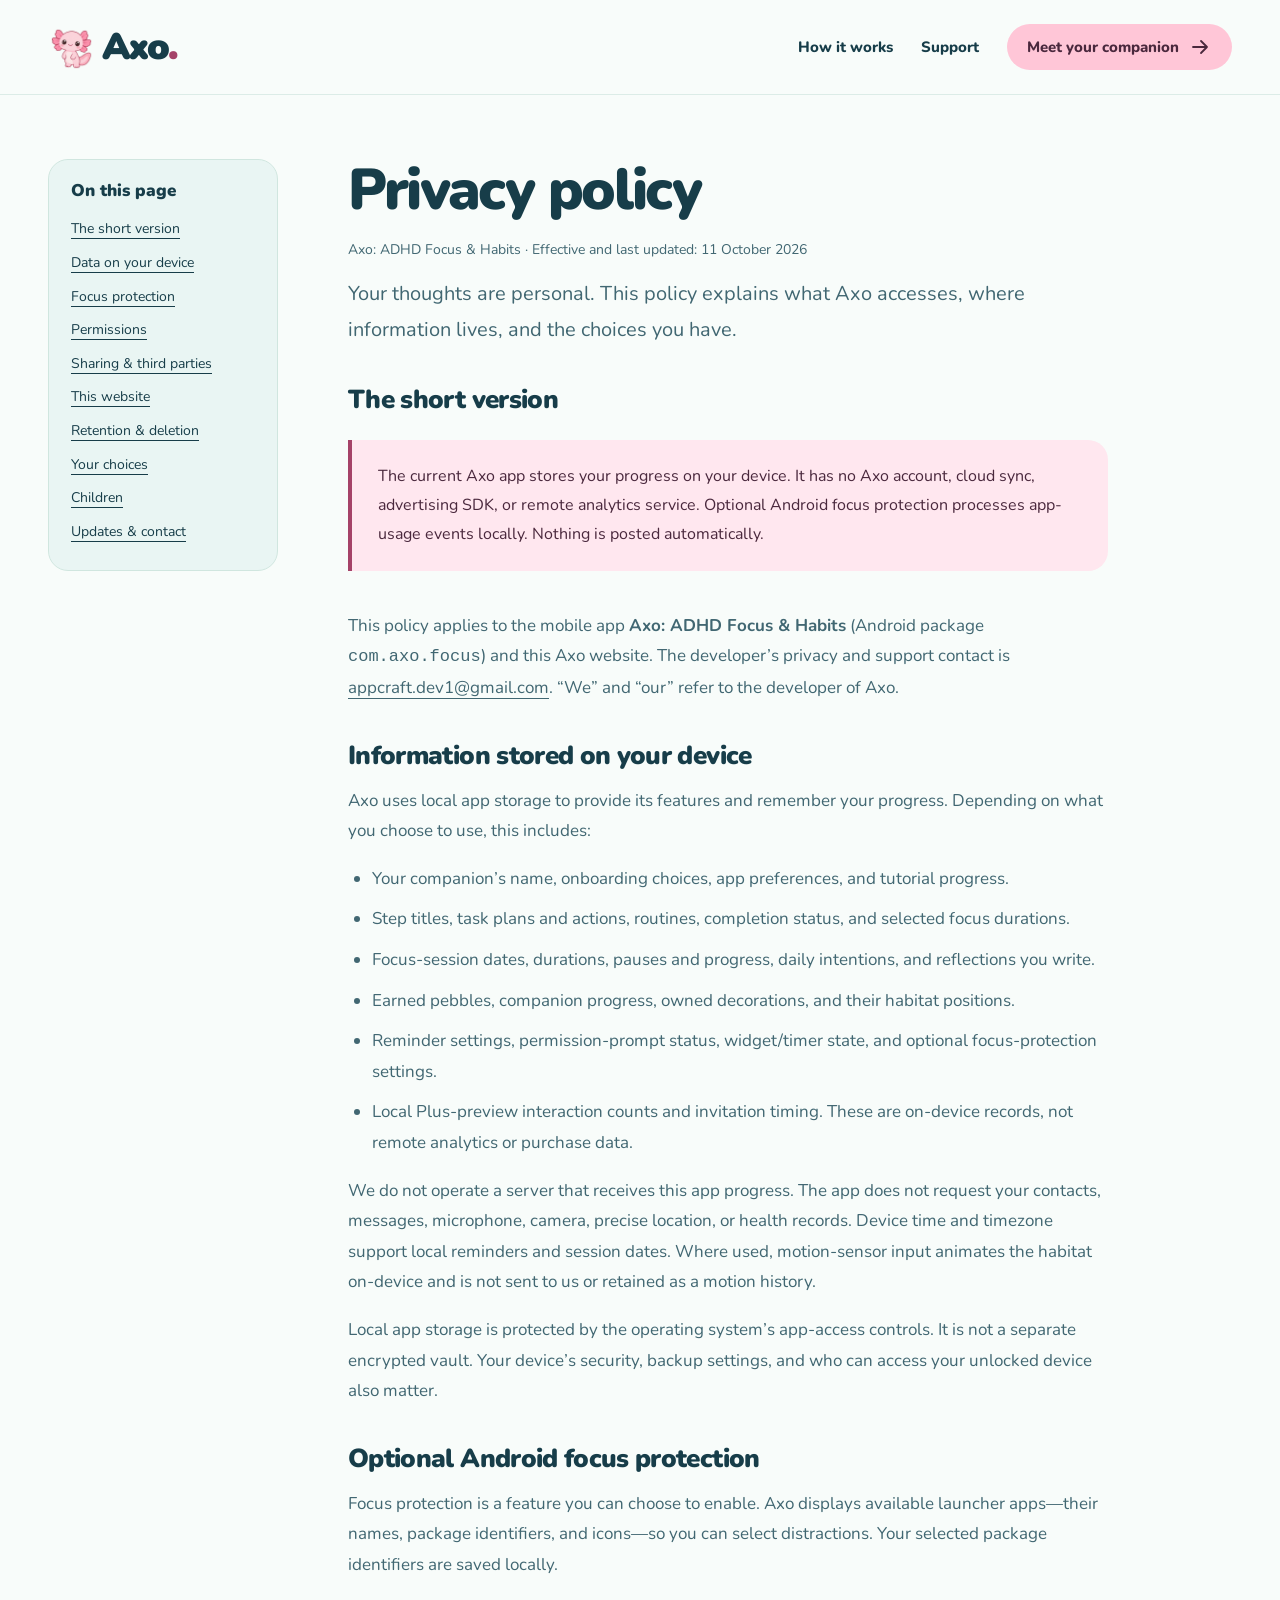
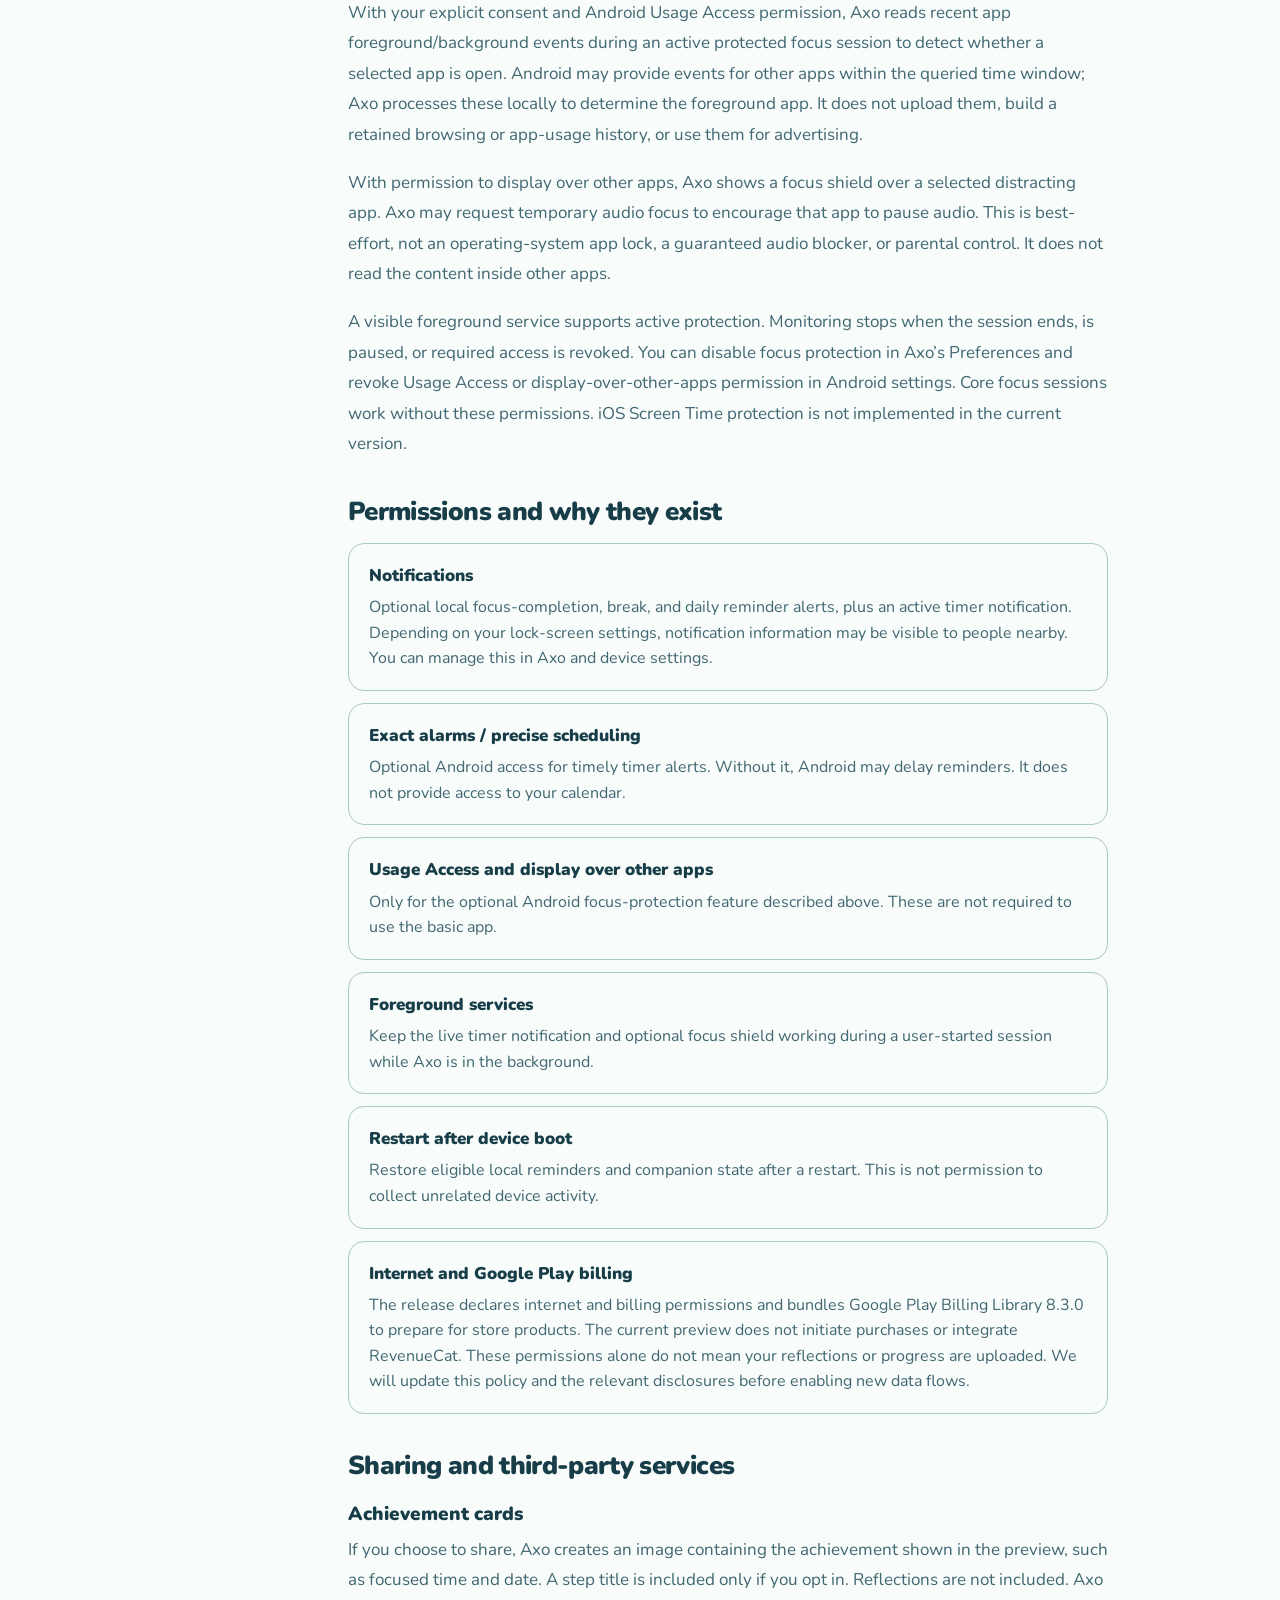
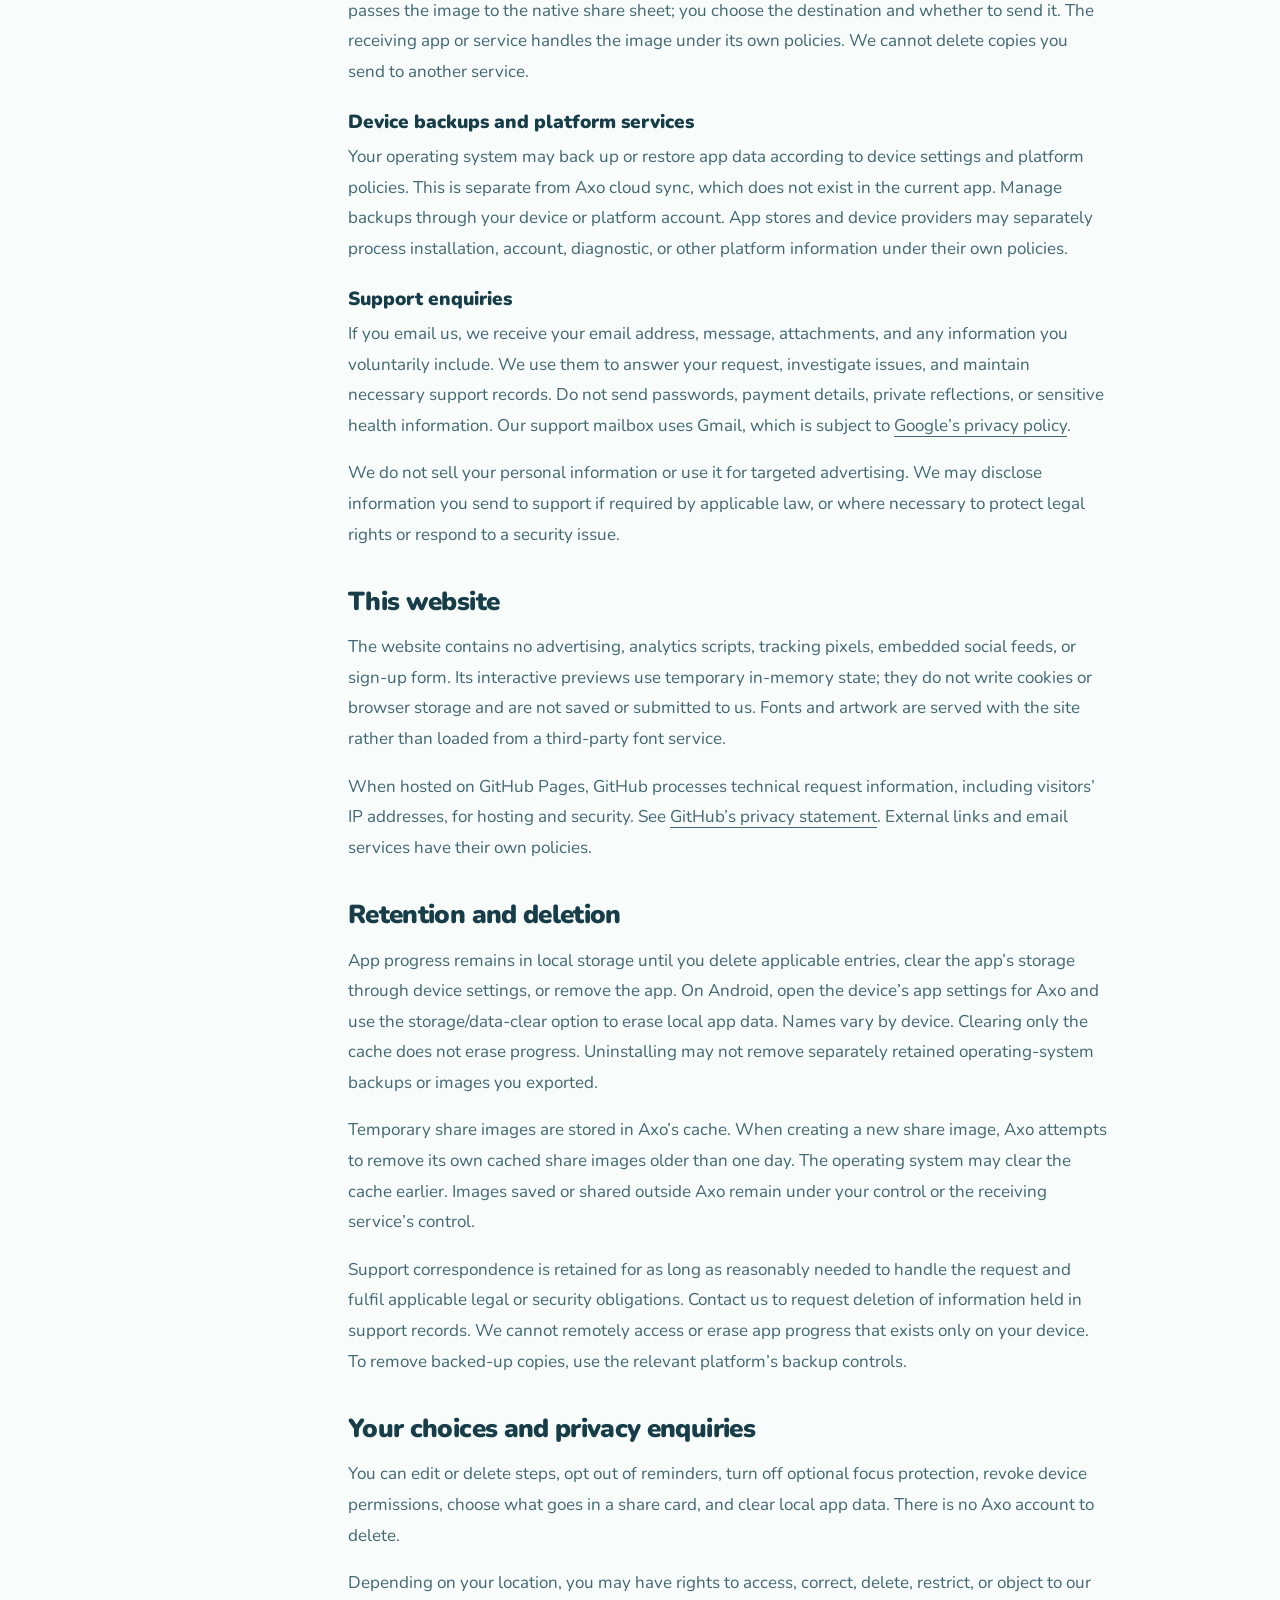
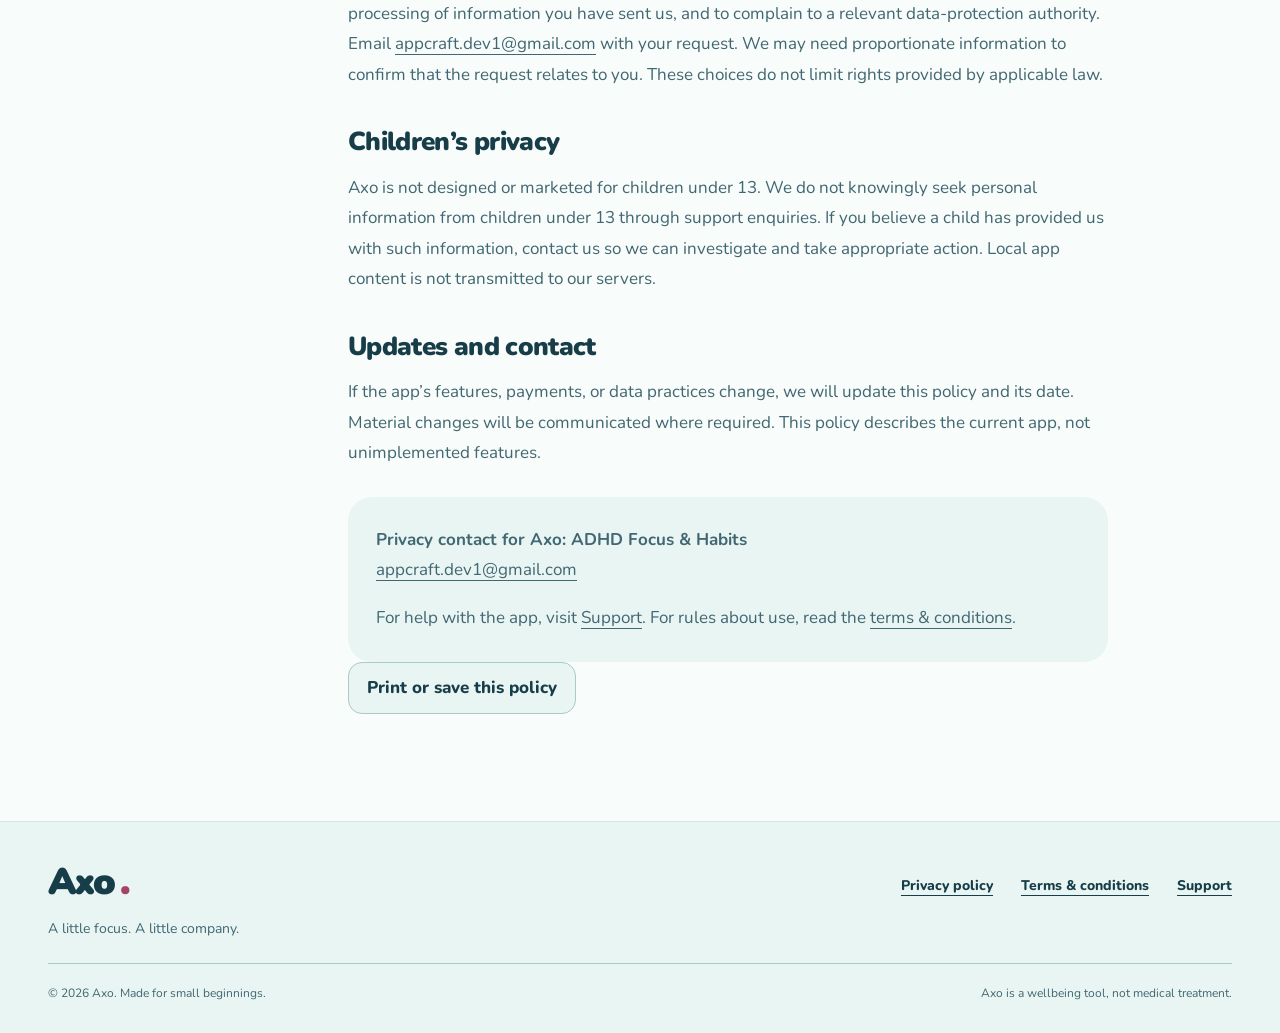
==== privacy/index.html @ b854be0a "Publish Axo website with privacy, terms and support" ====
<!doctype html>
<html lang="en">
<head>
  <meta charset="utf-8">
  <meta name="viewport" content="width=device-width, initial-scale=1">
  <meta name="theme-color" content="#e9f5f3">
  <title>Privacy policy — Axo: ADHD Focus & Habits</title>
  <meta name="description" content="How Axo handles local progress, focus protection, permissions, sharing, and support enquiries.">
  <meta property="og:title" content="Privacy policy — Axo: ADHD Focus & Habits">
  <meta property="og:description" content="How Axo handles local progress, focus protection, permissions, sharing, and support enquiries.">
  <meta property="og:type" content="website">
  <link rel="canonical" href="https://malikhamza88.github.io/axo-site/privacy/">
  <meta property="og:url" content="https://malikhamza88.github.io/axo-site/privacy/">
  <meta property="og:site_name" content="Axo: ADHD Focus &amp; Habits">
  <link rel="icon" type="image/png" href="../assets/favicon.png">
  <link rel="preload" href="../assets/Nunito.ttf" as="font" type="font/ttf" crossorigin>
  <link rel="stylesheet" href="../assets/site.css">
  <script src="../assets/site.js" defer></script>
</head>
<body>
<a class="skip-link" href="#main">Skip to content</a>
<header class="site-header">
  <div class="container header-inner">
    <a class="brand" href="../" aria-label="Axo home"><img src="../assets/axo-idle.webp" width="48" height="48" alt=""><span>Axo<span class="brand-dot">.</span></span></a>
    <nav aria-label="Main navigation"><a href="../#how-it-works">How it works</a><a href="../support/">Support</a><a class="nav-cta" href="../#get-axo">Meet your companion <svg viewBox="0 0 24 24" fill="none" stroke="currentColor" stroke-width="1.8" stroke-linecap="round" stroke-linejoin="round" aria-hidden="true"><path d="M5 12h14m-6-6 6 6-6 6"/></svg></a></nav>
  </div>
</header>
<main class="container legal-layout" id="main">
<aside class="legal-nav" aria-label="On this page"><h2>On this page</h2><a href="#overview">The short version</a><a href="#local-data">Data on your device</a><a href="#focus-protection">Focus protection</a><a href="#permissions">Permissions</a><a href="#sharing">Sharing & third parties</a><a href="#website">This website</a><a href="#retention">Retention & deletion</a><a href="#rights">Your choices</a><a href="#children">Children</a><a href="#changes">Updates & contact</a></aside>
<article class="legal-content">
<h1>Privacy policy</h1><p class="legal-meta">Axo: ADHD Focus &amp; Habits · Effective and last updated: 11 October 2026</p>
<p class="legal-lead">Your thoughts are personal. This policy explains what Axo accesses, where information lives, and the choices you have.</p>
<section id="overview"><h2>The short version</h2><div class="legal-summary"><p>The current Axo app stores your progress on your device. It has no Axo account, cloud sync, advertising SDK, or remote analytics service. Optional Android focus protection processes app-usage events locally. Nothing is posted automatically.</p></div><p>This policy applies to the mobile app <strong>Axo: ADHD Focus &amp; Habits</strong> (Android package <code>com.axo.focus</code>) and this Axo website. The developer’s privacy and support contact is <a href="mailto:appcraft.dev1@gmail.com">appcraft.dev1@gmail.com</a>. “We” and “our” refer to the developer of Axo.</p></section>
<section id="local-data"><h2>Information stored on your device</h2><p>Axo uses local app storage to provide its features and remember your progress. Depending on what you choose to use, this includes:</p><ul><li>Your companion’s name, onboarding choices, app preferences, and tutorial progress.</li><li>Step titles, task plans and actions, routines, completion status, and selected focus durations.</li><li>Focus-session dates, durations, pauses and progress, daily intentions, and reflections you write.</li><li>Earned pebbles, companion progress, owned decorations, and their habitat positions.</li><li>Reminder settings, permission-prompt status, widget/timer state, and optional focus-protection settings.</li><li>Local Plus-preview interaction counts and invitation timing. These are on-device records, not remote analytics or purchase data.</li></ul><p>We do not operate a server that receives this app progress. The app does not request your contacts, messages, microphone, camera, precise location, or health records. Device time and timezone support local reminders and session dates. Where used, motion-sensor input animates the habitat on-device and is not sent to us or retained as a motion history.</p><p>Local app storage is protected by the operating system’s app-access controls. It is not a separate encrypted vault. Your device’s security, backup settings, and who can access your unlocked device also matter.</p></section>
<section id="focus-protection"><h2>Optional Android focus protection</h2><p>Focus protection is a feature you can choose to enable. Axo displays available launcher apps—their names, package identifiers, and icons—so you can select distractions. Your selected package identifiers are saved locally.</p><p>With your explicit consent and Android Usage Access permission, Axo reads recent app foreground/background events during an active protected focus session to detect whether a selected app is open. Android may provide events for other apps within the queried time window; Axo processes these locally to determine the foreground app. It does not upload them, build a retained browsing or app-usage history, or use them for advertising.</p><p>With permission to display over other apps, Axo shows a focus shield over a selected distracting app. Axo may request temporary audio focus to encourage that app to pause audio. This is best-effort, not an operating-system app lock, a guaranteed audio blocker, or parental control. It does not read the content inside other apps.</p><p>A visible foreground service supports active protection. Monitoring stops when the session ends, is paused, or required access is revoked. You can disable focus protection in Axo’s Preferences and revoke Usage Access or display-over-other-apps permission in Android settings. Core focus sessions work without these permissions. iOS Screen Time protection is not implemented in the current version.</p></section>
<section id="permissions"><h2>Permissions and why they exist</h2><dl class="permission-list">
<div><dt>Notifications</dt><dd>Optional local focus-completion, break, and daily reminder alerts, plus an active timer notification. Depending on your lock-screen settings, notification information may be visible to people nearby. You can manage this in Axo and device settings.</dd></div>
<div><dt>Exact alarms / precise scheduling</dt><dd>Optional Android access for timely timer alerts. Without it, Android may delay reminders. It does not provide access to your calendar.</dd></div>
<div><dt>Usage Access and display over other apps</dt><dd>Only for the optional Android focus-protection feature described above. These are not required to use the basic app.</dd></div>
<div><dt>Foreground services</dt><dd>Keep the live timer notification and optional focus shield working during a user-started session while Axo is in the background.</dd></div>
<div><dt>Restart after device boot</dt><dd>Restore eligible local reminders and companion state after a restart. This is not permission to collect unrelated device activity.</dd></div>
<div><dt>Internet and Google Play billing</dt><dd>The release declares internet and billing permissions and bundles Google Play Billing Library 8.3.0 to prepare for store products. The current preview does not initiate purchases or integrate RevenueCat. These permissions alone do not mean your reflections or progress are uploaded. We will update this policy and the relevant disclosures before enabling new data flows.</dd></div>
</dl></section>
<section id="sharing"><h2>Sharing and third-party services</h2><h3>Achievement cards</h3><p>If you choose to share, Axo creates an image containing the achievement shown in the preview, such as focused time and date. A step title is included only if you opt in. Reflections are not included. Axo passes the image to the native share sheet; you choose the destination and whether to send it. The receiving app or service handles the image under its own policies. We cannot delete copies you send to another service.</p><h3>Device backups and platform services</h3><p>Your operating system may back up or restore app data according to device settings and platform policies. This is separate from Axo cloud sync, which does not exist in the current app. Manage backups through your device or platform account. App stores and device providers may separately process installation, account, diagnostic, or other platform information under their own policies.</p><h3>Support enquiries</h3><p>If you email us, we receive your email address, message, attachments, and any information you voluntarily include. We use them to answer your request, investigate issues, and maintain necessary support records. Do not send passwords, payment details, private reflections, or sensitive health information. Our support mailbox uses Gmail, which is subject to <a href="https://policies.google.com/privacy" rel="noopener noreferrer">Google’s privacy policy</a>.</p><p>We do not sell your personal information or use it for targeted advertising. We may disclose information you send to support if required by applicable law, or where necessary to protect legal rights or respond to a security issue.</p></section>
<section id="website"><h2>This website</h2><p>The website contains no advertising, analytics scripts, tracking pixels, embedded social feeds, or sign-up form. Its interactive previews use temporary in-memory state; they do not write cookies or browser storage and are not saved or submitted to us. Fonts and artwork are served with the site rather than loaded from a third-party font service.</p><p>When hosted on GitHub Pages, GitHub processes technical request information, including visitors’ IP addresses, for hosting and security. See <a href="https://docs.github.com/en/site-policy/privacy-policies/github-general-privacy-statement" rel="noopener noreferrer">GitHub’s privacy statement</a>. External links and email services have their own policies.</p></section>
<section id="retention"><h2>Retention and deletion</h2><p>App progress remains in local storage until you delete applicable entries, clear the app’s storage through device settings, or remove the app. On Android, open the device’s app settings for Axo and use the storage/data-clear option to erase local app data. Names vary by device. Clearing only the cache does not erase progress. Uninstalling may not remove separately retained operating-system backups or images you exported.</p><p>Temporary share images are stored in Axo’s cache. When creating a new share image, Axo attempts to remove its own cached share images older than one day. The operating system may clear the cache earlier. Images saved or shared outside Axo remain under your control or the receiving service’s control.</p><p>Support correspondence is retained for as long as reasonably needed to handle the request and fulfil applicable legal or security obligations. Contact us to request deletion of information held in support records. We cannot remotely access or erase app progress that exists only on your device. To remove backed-up copies, use the relevant platform’s backup controls.</p></section>
<section id="rights"><h2>Your choices and privacy enquiries</h2><p>You can edit or delete steps, opt out of reminders, turn off optional focus protection, revoke device permissions, choose what goes in a share card, and clear local app data. There is no Axo account to delete.</p><p>Depending on your location, you may have rights to access, correct, delete, restrict, or object to our processing of information you have sent us, and to complain to a relevant data-protection authority. Email <a href="mailto:appcraft.dev1@gmail.com?subject=Axo%20privacy%20request">appcraft.dev1@gmail.com</a> with your request. We may need proportionate information to confirm that the request relates to you. These choices do not limit rights provided by applicable law.</p></section>
<section id="children"><h2>Children’s privacy</h2><p>Axo is not designed or marketed for children under 13. We do not knowingly seek personal information from children under 13 through support enquiries. If you believe a child has provided us with such information, contact us so we can investigate and take appropriate action. Local app content is not transmitted to our servers.</p></section>
<section id="changes"><h2>Updates and contact</h2><p>If the app’s features, payments, or data practices change, we will update this policy and its date. Material changes will be communicated where required. This policy describes the current app, not unimplemented features.</p><div class="contact-panel"><p><strong>Privacy contact for Axo: ADHD Focus &amp; Habits</strong><br><a href="mailto:appcraft.dev1@gmail.com">appcraft.dev1@gmail.com</a></p><p>For help with the app, visit <a href="../support/">Support</a>. For rules about use, read the <a href="../terms/">terms &amp; conditions</a>.</p></div></section>
<p><button class="print-button" type="button" data-print hidden>Print or save this policy</button></p>
</article></main><footer class="site-footer"><div class="container footer-top"><div><a class="brand" href="../">Axo<span class="brand-dot">.</span></a><p>A little focus. A little company.</p></div><nav aria-label="Footer navigation"><a href="../privacy/">Privacy policy</a><a href="../terms/">Terms &amp; conditions</a><a href="../support/">Support</a></nav></div><div class="container footer-bottom"><span>© 2026 Axo. Made for small beginnings.</span><span>Axo is a wellbeing tool, not medical treatment.</span></div></footer></body></html>
---- assets/site.css ----
@font-face{font-family:Nunito;src:url("Nunito.ttf") format("truetype");font-weight:200 1000;font-display:swap}
:root{--water:#e9f5f3;--paper:#f8fcfa;--ink:#173d49;--muted:#416772;--pink:#ffc6d7;--pink-ink:#4a283d;--line:#abc9c5;--teal:#22695b;--night:#0c2b3a;--radius:24px}
*{box-sizing:border-box}html{scroll-behavior:smooth;scroll-padding-top:110px}body{margin:0;color:var(--ink);background:var(--paper);font-family:Nunito,system-ui,sans-serif;font-size:17px;line-height:1.6}a{color:inherit;text-underline-offset:5px}button,input{font:inherit}button,a,input,summary{touch-action:manipulation}button{cursor:pointer}button:disabled{cursor:default}img{max-width:100%;height:auto}svg{width:24px;height:24px;flex-shrink:0}h1,h2,h3,p{margin-top:0}h1,h2,h3{font-weight:900;line-height:1.08;letter-spacing:-.04em}h1{font-size:clamp(54px,5.75vw,84px);margin-bottom:24px}h2{font-size:clamp(34px,3.7vw,52px);margin-bottom:22px;text-wrap:balance}h3{font-size:23px;letter-spacing:-.025em}p{color:var(--muted)}a:focus-visible,button:focus-visible,input:focus-visible,summary:focus-visible{outline:3px solid var(--pink-ink);outline-offset:5px}a,button,summary{transition:background-color .18s,color .18s,box-shadow .18s}button:active,.button:active{filter:brightness(.95)}[hidden]{display:none!important}.container{width:min(1184px,calc(100% - 80px));margin-inline:auto}.skip-link{position:fixed;top:-100px;left:20px;z-index:20;background:var(--pink);padding:12px 20px;border-radius:16px}.skip-link:focus{top:16px}.site-header{position:sticky;top:0;z-index:10;background:rgba(248,252,250,.97);border-bottom:1px solid #dcece7}.header-inner{min-height:94px;display:flex;align-items:center;justify-content:space-between;gap:24px}.brand{display:inline-flex;align-items:center;gap:6px;text-decoration:none;font-weight:1000;font-size:37px;letter-spacing:-2px;line-height:1}.brand img{object-fit:contain}.brand-dot{color:#a54268}.header-inner nav{display:flex;align-items:center;gap:28px;font-size:15px;font-weight:800}.header-inner nav a{display:flex;align-items:center;gap:9px;min-height:46px;text-decoration:none}.header-inner nav a:hover{color:#a54268}.nav-cta{background:var(--pink);color:var(--pink-ink);border-radius:99px;padding:0 20px}.hero{display:grid;grid-template-columns:1.08fr 1fr;gap:64px;align-items:center;padding-block:62px 68px}.availability{font-size:14px;font-weight:800;display:flex;align-items:center;gap:9px;margin-bottom:28px}.availability>span{width:8px;height:8px;border-radius:100%;background:var(--teal)}.hero-description{font-size:20px;max-width:440px;line-height:1.65;margin-bottom:28px}.hero-actions{display:flex;align-items:center;flex-wrap:wrap;gap:18px}.button{display:inline-flex;align-items:center;justify-content:center;gap:12px;padding:17px 22px;min-height:54px;border-radius:99px;font-size:16px;font-weight:900;text-decoration:none}.button.primary{background:var(--pink);color:var(--pink-ink);box-shadow:0 4px 0 #e8a2b9}.button.primary:hover{background:#ffb7ce}.button.dark{background:var(--ink);color:white;box-shadow:0 4px 0 #0c2b3a}.button.dark:hover{background:#245967}.text-link{font-size:15px;font-weight:900;display:inline-block;padding-block:12px}.quiet-note{font-size:13px;margin:22px 0 0}.hero-art{position:relative;min-width:0}.habitat{position:relative;aspect-ratio: .94;max-height:600px;isolation:isolate;overflow:hidden;border-radius:46% 46% 35% 35% / 23% 23% 20% 20%;border:8px solid #d4e9e2;background:var(--teal);box-shadow:0 24px 50px -30px #173d4960}.habitat-background{position:absolute;inset:0;width:100%;height:100%;object-fit:cover;object-position:center 63%;z-index:-2}.habitat-shade{position:absolute;inset:0;z-index:-1;background:linear-gradient(#0c2b3a33,transparent 40%,#0c2b3a66)}.scene-top{position:absolute;top:32px;left:30px;right:30px;display:flex;justify-content:space-between;align-items:center;gap:8px;color:white}.scene-name{font-size:14px;font-weight:800}.lighting-toggle{display:flex;gap:6px;align-items:center;min-height:44px;padding:8px 12px;border:1px solid #ffffff70;border-radius:99px;color:white;background:#0c2b3ad9;font-size:12px;font-weight:800}.lighting-toggle svg{width:18px;height:18px}.speech{position:absolute;left:50%;top:21%;transform:translateX(-50%);width:76%;padding:14px 20px;text-align:center;border-radius:22px;color:var(--ink);background:#f3fbf8f2;font-size:18px;font-weight:900;line-height:1.4;box-shadow:0 8px 20px #173d4917}.speech:after{content:"";position:absolute;bottom:-9px;left:50%;border:10px solid transparent;border-bottom:0;border-top-color:#f3fbf8f2}.mascot-button{position:absolute;left:50%;top:39%;width:66%;padding:0;border:0;background:none;transform:translateX(-50%);border-radius:50%;animation:hello 1.2s ease-out both}.mascot-button img{display:block;width:100%;filter:drop-shadow(0 18px 8px #0c2b3a30)}.mascot-button.responding img{animation:wiggle .5s ease-in-out}.scene-bottom{position:absolute;bottom:24px;left:24px;right:24px;display:flex;flex-direction:column;align-items:center;gap:10px;color:white;font-size:12px}.scene-focus{display:inline-flex;align-items:center;gap:8px;background:#0c2b3adb;border:1px solid #ffffff30;border-radius:99px;padding:12px 20px;font-size:15px;font-weight:900}.scene-focus svg{width:18px;height:18px}.preview-label{font-size:11px;text-align:center;margin:14px 0 0}.values-band{background:var(--water);border-block:1px solid #d0e6e0}.values-inner{display:flex;justify-content:space-between;gap:24px;padding-block:24px}.values-inner span{display:flex;align-items:center;gap:10px;font-size:14px;font-weight:800}.values-inner svg{color:var(--teal);width:21px;height:21px}.section{padding-block:90px}.section-kicker{font-size:15px;font-weight:800;margin-bottom:14px;color:var(--teal)}.introduction{display:grid;grid-template-columns:1fr .8fr;gap:100px;align-items:center;padding-bottom:42px}.section-intro{font-size:20px;line-height:1.7;max-width:440px;margin-bottom:0}.experience{display:grid;grid-template-columns:1fr 1fr;gap:64px;align-items:start}.experience-controls{display:grid;gap:12px;padding-block:10px}.experience-choice{display:flex;text-align:left;align-items:flex-start;gap:20px;padding:25px 20px;background:transparent;border:1px solid transparent;color:var(--ink);border-radius:20px;min-height:112px}.experience-choice[aria-pressed=true]{background:#ffe7ef;border-color:#e9b4c7}.experience-choice:hover{background:#e9f5f3}.experience-choice[aria-pressed=true]:hover{background:#ffe0eb}.choice-number{display:grid;place-items:center;width:36px;height:36px;flex-shrink:0;border:1px solid var(--line);border-radius:50%;font-size:17px;font-weight:900;background:var(--paper)}.experience-choice[aria-pressed=true] .choice-number{background:var(--pink-ink);border-color:var(--pink-ink);color:white}.experience-choice>span:nth-child(2){flex:1}.experience-choice strong{display:block;font-size:22px;font-weight:900;line-height:1.25;margin-bottom:8px}.experience-choice>span>span{display:block;font-size:15px;line-height:1.55;color:var(--muted)}.experience-choice>svg{width:20px;height:20px;margin-top:8px}.demo-shell{background:#fff;border:1px solid #d5e7e0;border-radius:28px;padding:26px;box-shadow:0 14px 42px -20px #173d4929}.demo-heading{display:flex;justify-content:space-between;align-items:center;gap:10px;font-size:14px;font-weight:900;margin-bottom:22px}.demo-tag{font-size:11px;font-weight:800;color:var(--muted);border:1px solid var(--line);border-radius:99px;padding:4px 10px}.demo-panel{min-height:292px}.demo-title{font-size:24px;font-weight:900;line-height:1.25;color:var(--ink);margin-bottom:8px;letter-spacing:-.6px}.demo-description{font-size:15px;margin-bottom:20px}.action-list{display:grid;gap:8px}.action-list label{display:flex;align-items:center;gap:12px;padding:12px 14px;border-radius:14px;background:var(--water);cursor:pointer;font-weight:700;font-size:15px;min-height:48px}.action-list input{appearance:none;width:23px;height:23px;flex-shrink:0;border:1.5px solid var(--muted);border-radius:50%;background:white;margin:0}.action-list input:checked{background:var(--pink) url("data:image/svg+xml,%3Csvg xmlns='http://www.w3.org/2000/svg' viewBox='0 0 24 24'%3E%3Cpath fill='none' stroke='%234a283d' stroke-width='2.5' stroke-linecap='round' stroke-linejoin='round' d='m6 12 4 4 8-9'/%3E%3C/svg%3E");border-color:var(--pink-ink)}.action-list input:checked+span{text-decoration:line-through;color:var(--muted)}.demo-feedback{font-size:14px;font-weight:800;margin:20px 0 0;color:var(--teal)}.demo-disclaimer{font-size:11px;margin:20px 0 0;color:var(--muted);border-top:1px solid #dcece7;padding-top:14px}.duration-options{display:flex;gap:8px;flex-wrap:wrap}.duration-options button{border:1px solid var(--line);background:var(--water);color:var(--ink);padding:12px 20px;min-height:46px;border-radius:16px;font-weight:900;font-size:15px}.duration-options button[aria-pressed=true]{background:var(--pink);border-color:var(--pink-ink);color:var(--pink-ink)}.demo-timer{display:flex;align-items:center;margin-top:8px}.demo-timer img{width:145px;height:145px;object-fit:contain}.demo-timer strong{display:block;font-size:48px;font-weight:1000;line-height:1.15}.demo-timer span{display:block;font-size:13px;color:var(--muted);margin-top:7px}.grow-preview{display:flex;align-items:center;justify-content:center;gap:14px;margin-top:-16px}.grow-preview img{width:155px;height:155px;object-fit:contain}.grow-preview span{display:flex;flex-direction:column;align-items:center;gap:8px;border:1px solid var(--line);background:var(--water);padding:18px;border-radius:22px;font-weight:900;font-size:14px}.grow-preview svg{width:38px;height:38px;color:var(--teal)}.everyday{padding-top:88px;padding-bottom:70px}.everyday-grid{display:grid;grid-template-columns:repeat(3,1fr);gap:48px;margin-top:36px}.everyday-grid article{border-top:1px solid var(--line);padding-top:24px}.feature-icon{display:inline-flex;align-items:center;justify-content:center;background:var(--water);border-radius:14px;width:48px;height:48px;margin-bottom:18px;color:var(--teal)}.everyday-grid p{font-size:16px;line-height:1.65}.feature-footnote{font-size:12px;max-width:80ch;margin:26px 0 0}.kindness-section{background:var(--water);border-block:1px solid #d0e6e0}.kindness-inner{display:grid;grid-template-columns:.6fr 1fr;gap:70px;align-items:center;padding-block:62px}.kindness-inner img{width:270px;justify-self:center}.kindness-inner p:not(.section-kicker){max-width:590px;font-size:18px}.faq{display:grid;grid-template-columns:.75fr 1fr;gap:72px}.faq-list{border-top:1px solid var(--line)}details{border-bottom:1px solid var(--line);padding:0}summary{position:relative;font-size:18px;font-weight:900;cursor:pointer;padding:22px 36px 22px 0;list-style:none}summary::-webkit-details-marker{display:none}summary:after{content:"+";position:absolute;right:4px;top:16px;font-size:28px;font-weight:500}details[open] summary:after{content:"−"}details p{padding-right:12px;margin-bottom:24px;font-size:16px;line-height:1.7}.get-axo{display:flex;align-items:center;justify-content:space-between;gap:28px;background:#ffe7ef;border:1px solid #f1c7d5;border-radius:40px;padding:54px 58px;margin-bottom:80px}.get-axo h2{color:var(--pink-ink);font-size:clamp(32px,3.2vw,44px)}.get-axo .section-kicker{color:var(--pink-ink)}.get-axo>img{width:26%;flex-shrink:0}.get-axo .cta-note{font-size:12px;margin:18px 0 0}.site-footer{border-top:1px solid #d4e6df;background:var(--water)}.footer-top{display:flex;justify-content:space-between;gap:24px;padding-block:42px 22px}.footer-top p{font-size:14px;margin:16px 0 0}.footer-top nav{display:flex;gap:28px;align-items:flex-start;flex-wrap:wrap}.footer-top nav a{font-size:14px;min-height:44px;display:flex;align-items:center;font-weight:800}.footer-bottom{display:flex;justify-content:space-between;gap:24px;flex-wrap:wrap;border-top:1px solid var(--line);padding-block:20px 30px;font-size:12px;color:var(--muted)}
/* Legal pages are complete static HTML: reading never depends on JavaScript. */
.legal-layout{display:grid;grid-template-columns:230px 1fr;gap:70px;padding-block:64px 90px;align-items:start}.legal-nav{position:sticky;top:128px;background:var(--water);border:1px solid #d0e6df;border-radius:20px;padding:22px}.legal-nav h2{font-size:17px;letter-spacing:0;margin-bottom:12px}.legal-nav a{display:block;font-size:14px;padding-block:7px;line-height:1.4}.legal-content{max-width:760px;min-width:0}.legal-content h1{font-size:clamp(40px,4.5vw,60px);margin-bottom:16px}.legal-meta{font-size:14px}.legal-lead{font-size:20px;line-height:1.65}.legal-summary{background:#ffe7ef;border-left:4px solid #a54268;padding:22px 26px;border-radius:0 20px 20px 0;margin-block:26px 40px}.legal-summary p{margin:0;color:var(--pink-ink);font-size:16px}.legal-content h2{font-size:26px;margin:38px 0 16px;letter-spacing:-.025em}.legal-content h3{font-size:19px;letter-spacing:0;margin:24px 0 10px}.legal-content p,.legal-content li{line-height:1.8}.legal-content ul{padding-left:24px}.legal-content li{margin-bottom:10px;color:var(--muted)}.legal-content a{overflow-wrap:anywhere}.permission-list{display:grid;gap:12px}.permission-list>div{border:1px solid var(--line);border-radius:16px;padding:18px 20px}.permission-list dt{font-weight:900;margin-bottom:6px}.permission-list dd{margin:0;font-size:16px;color:var(--muted)}.contact-panel{background:var(--water);padding:28px;border-radius:24px;margin-top:28px}.contact-panel p:last-child{margin-bottom:0}.support-content{max-width:860px;margin-inline:auto;padding-block:70px 90px}.support-content h1{font-size:clamp(42px,5vw,65px)}.support-grid{display:grid;grid-template-columns:1fr 1fr;gap:26px;margin-top:40px}.support-grid article{border:1px solid var(--line);border-radius:22px;padding:28px}.support-grid h2{font-size:24px}.support-grid p{font-size:16px}.support-intro{font-size:20px;max-width:660px}.print-button{border:1px solid var(--line);background:var(--water);padding:10px 18px;border-radius:14px;color:var(--ink);font-weight:800;min-height:44px}.error-page{text-align:center;padding-block:70px 100px}.error-page img{width:220px}.error-page h1{font-size:48px}.error-page p{max-width:480px;margin-inline:auto}
@keyframes hello{from{opacity:0;transform:translate(-50%,-18px)}to{opacity:1;transform:translate(-50%,0)}}@keyframes wiggle{0%,100%{transform:rotate(0)}35%{transform:rotate(-7deg)}65%{transform:rotate(7deg)}}
@media(min-width:1400px){.hero{gap:100px}.hero-art{padding-inline:10px}.habitat{aspect-ratio:.9}}
@media(max-width:1050px){.container{width:calc(100% - 48px)}.hero{gap:36px}h1{font-size:60px}.hero-actions{align-items:flex-start;flex-direction:column;gap:4px}.hero-description{font-size:18px}.speech{font-size:16px}.scene-top{left:20px;right:20px;top:22px}.scene-name{font-size:12px}.scene-bottom{bottom:20px}.introduction{gap:48px}.experience{gap:32px}.experience-choice{padding:22px 16px;gap:14px}.experience-choice strong{font-size:20px}.everyday-grid{gap:30px}.faq{gap:48px}.legal-layout{gap:40px;grid-template-columns:200px 1fr}}
@media(max-width:760px){html{scroll-padding-top:90px}.container{width:calc(100% - 40px)}.header-inner{min-height:80px;gap:12px}.brand{font-size:33px}.brand img{width:38px;height:38px}.header-inner nav{gap:16px}.header-inner nav>a:first-child{display:none}.nav-cta{padding-inline:14px;font-size:12px}.nav-cta svg{display:none}.header-inner nav a{font-size:13px}.hero{grid-template-columns:1fr;padding-block:38px 44px;gap:34px}.availability{font-size:12px;margin-bottom:20px}h1{font-size:clamp(52px,11.7vw,76px)}.hero-description{max-width:520px;font-size:18px}.hero-actions{flex-direction:row;align-items:center;gap:12px}.hero-actions .button{font-size:14px;padding-inline:18px}.hero-art{width:min(460px,100%);justify-self:center}.habitat{aspect-ratio:.94;max-height:none}.speech{font-size:18px}.scene-top{left:28px;right:28px;top:30px}.scene-name{font-size:13px}.values-inner{flex-direction:column;gap:16px;padding-block:22px;align-items:flex-start}.values-inner span{font-size:14px}.section{padding-block:56px}.introduction{grid-template-columns:1fr;gap:4px;padding-bottom:28px}.section-intro{max-width:100%;font-size:18px}.experience{grid-template-columns:1fr;gap:20px}.experience-controls{gap:6px}.experience-choice{padding:18px 14px;min-height:96px}.experience-choice strong{font-size:20px}.experience-choice>span>span{font-size:14px}.demo-shell{padding:22px}.demo-panel{min-height:285px}.everyday{padding-bottom:48px}.everyday-grid{grid-template-columns:1fr;gap:20px;margin-top:26px}.everyday-grid article{display:grid;grid-template-columns:48px 1fr;column-gap:18px;padding-top:22px}.everyday-grid h3{align-self:center;margin-bottom:12px;font-size:22px}.everyday-grid p{grid-column:2;margin-bottom:0}.feature-icon{margin-bottom:12px}.feature-footnote{font-size:12px}.kindness-inner{grid-template-columns:1fr;gap:22px;padding-block:40px}.kindness-inner img{width:180px;justify-self:start}.kindness-inner h2{font-size:36px}.kindness-inner p:not(.section-kicker){font-size:17px}.faq{grid-template-columns:1fr;gap:10px}.get-axo{position:relative;display:block;padding:34px 26px;margin-bottom:48px;border-radius:28px}.get-axo h2{font-size:34px}.get-axo>img{position:absolute;width:100px;top:-40px;right:20px}.get-axo .section-kicker{max-width:70%;font-size:13px}.get-axo .button{font-size:14px}.footer-top{flex-direction:column;gap:20px}.footer-top nav{gap:16px}.footer-top nav a{font-size:13px}.footer-bottom{gap:12px}.legal-layout{display:flex;flex-direction:column;gap:24px;padding-block:36px 60px}.legal-nav{position:static;width:100%;padding:18px 20px}.legal-nav a{display:inline-block;margin-right:16px;font-size:13px}.legal-content h1{font-size:42px}.legal-lead{font-size:18px}.legal-summary{padding:18px 20px}.legal-content h2{font-size:24px}.support-content{padding-block:40px 60px}.support-grid{grid-template-columns:1fr;gap:16px}.support-grid article{padding:24px}.support-intro{font-size:18px}}
@media(max-width:380px){.container{width:calc(100% - 32px)}.header-inner nav{gap:10px}.header-inner nav>a:not(.nav-cta){display:none}.hero-actions .button{font-size:13px;padding-inline:15px}.speech{font-size:16px}.scene-name{display:none}.scene-top{justify-content:flex-end}.scene-bottom{bottom:16px}.mascot-button{width:68%;top:40%}.demo-timer img{width:115px;height:115px}.demo-timer strong{font-size:42px}}
@media(prefers-reduced-motion:reduce){html{scroll-behavior:auto}*,*:before,*:after{animation:none!important;transition:none!important}}
@media print{.site-header,.site-footer,.legal-nav,.print-button,.skip-link{display:none}.container{width:100%}.legal-layout{display:block;padding:0}.legal-content{max-width:none}.legal-summary,.contact-panel{background:none;border:1px solid #aaa}body{font-size:12pt;color:black;background:white}p,li{color:black!important}h2{break-after:avoid}a{color:black}}
/* Reserve separate space for the greeting, character and scene caption. */
.habitat{width:100%;aspect-ratio:.84;min-height:440px}
.speech{top:106px;white-space:pre-line}
.mascot-button{top:auto;bottom:108px;width:54%}
.scene-bottom{pointer-events:none}
.scene-bottom>span:last-child{background:var(--night);color:white;border:1px solid #ffffff40;border-radius:99px;padding:5px 12px;font-size:13px;font-weight:800}
.scene-name{background:#0c2b3ad9;padding:8px 12px;border-radius:99px}
.preview-label,.demo-disclaimer,.demo-tag{font-size:12px}
.scene-top{top:48px;left:52px;right:52px}
@media(max-width:900px){.hero{grid-template-columns:1fr;gap:34px}.hero-copy{max-width:600px}.hero-art{width:min(460px,100%);justify-self:center}}
@media(max-width:760px){.habitat{aspect-ratio:.78}.mascot-button{width:52%;top:auto}.scene-top{left:42px;right:42px}}
@media(max-width:480px){.scene-name{display:none}.scene-top{justify-content:flex-end}}
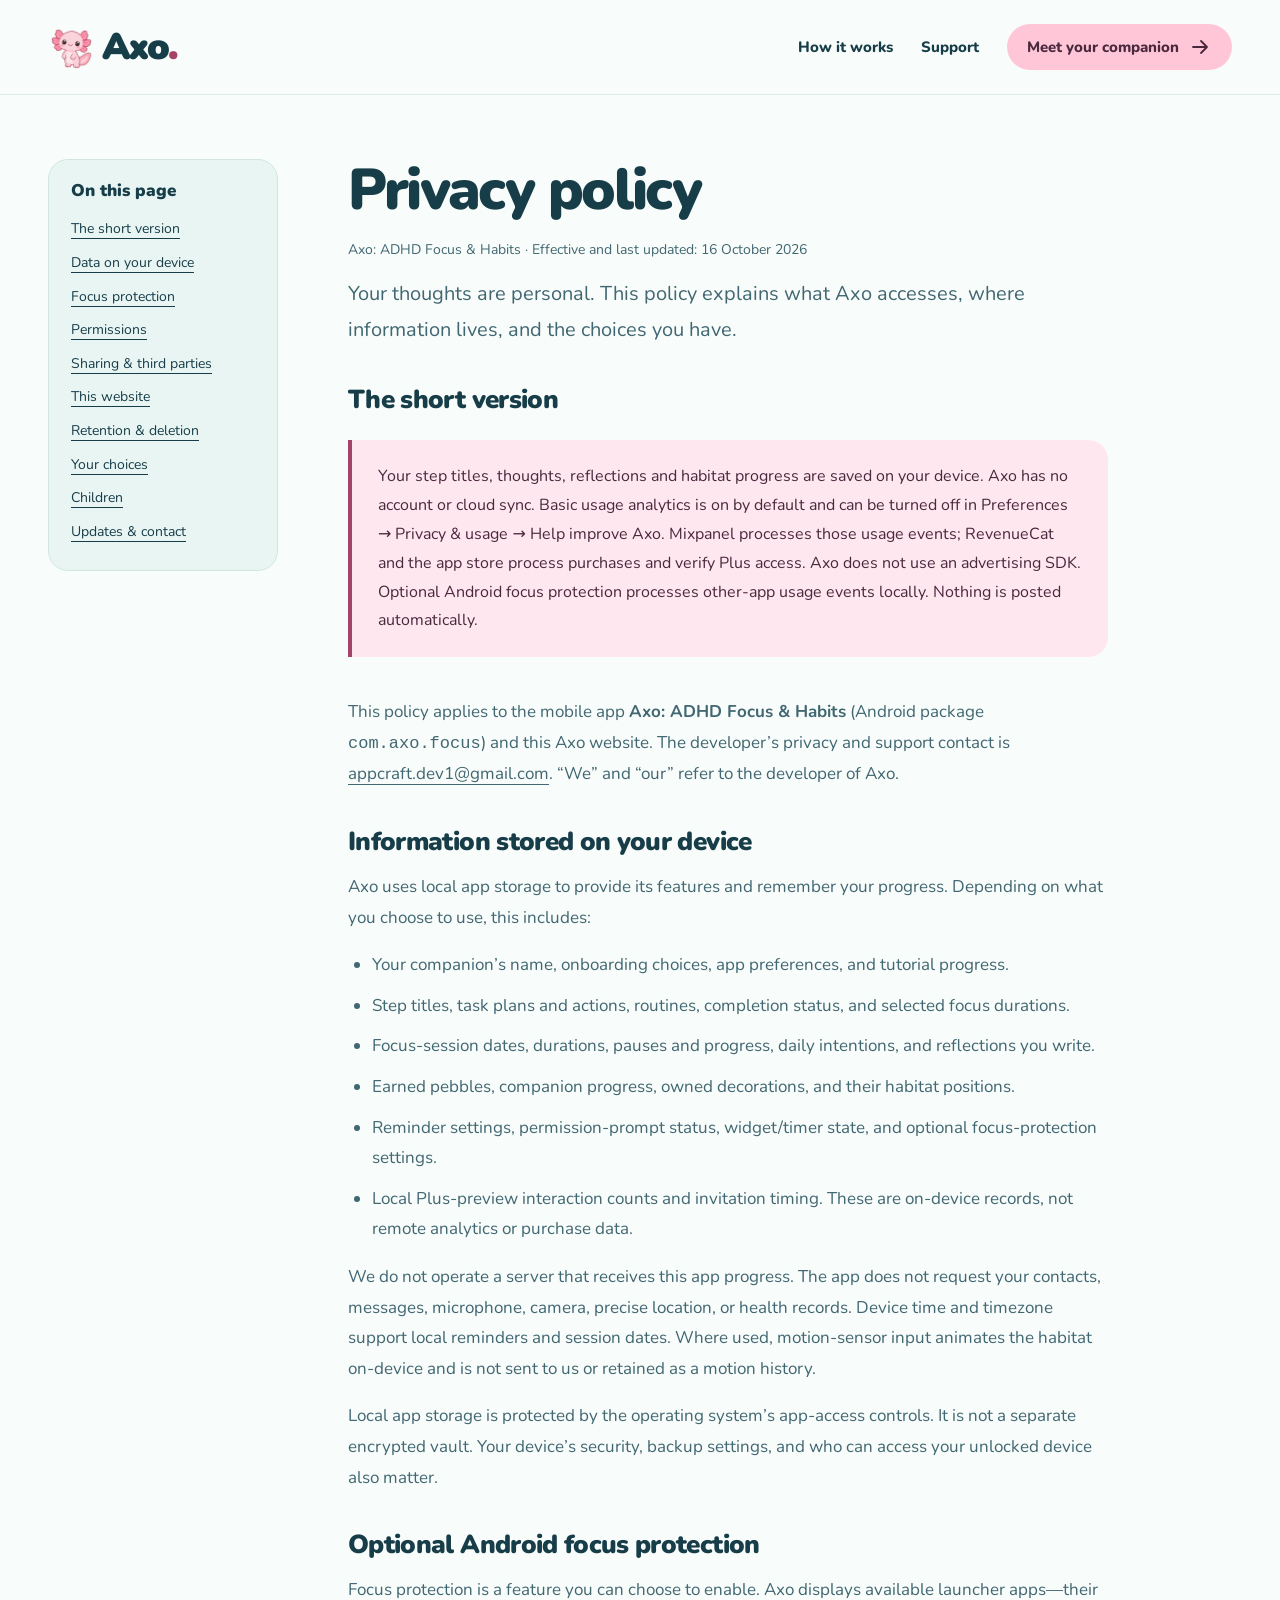
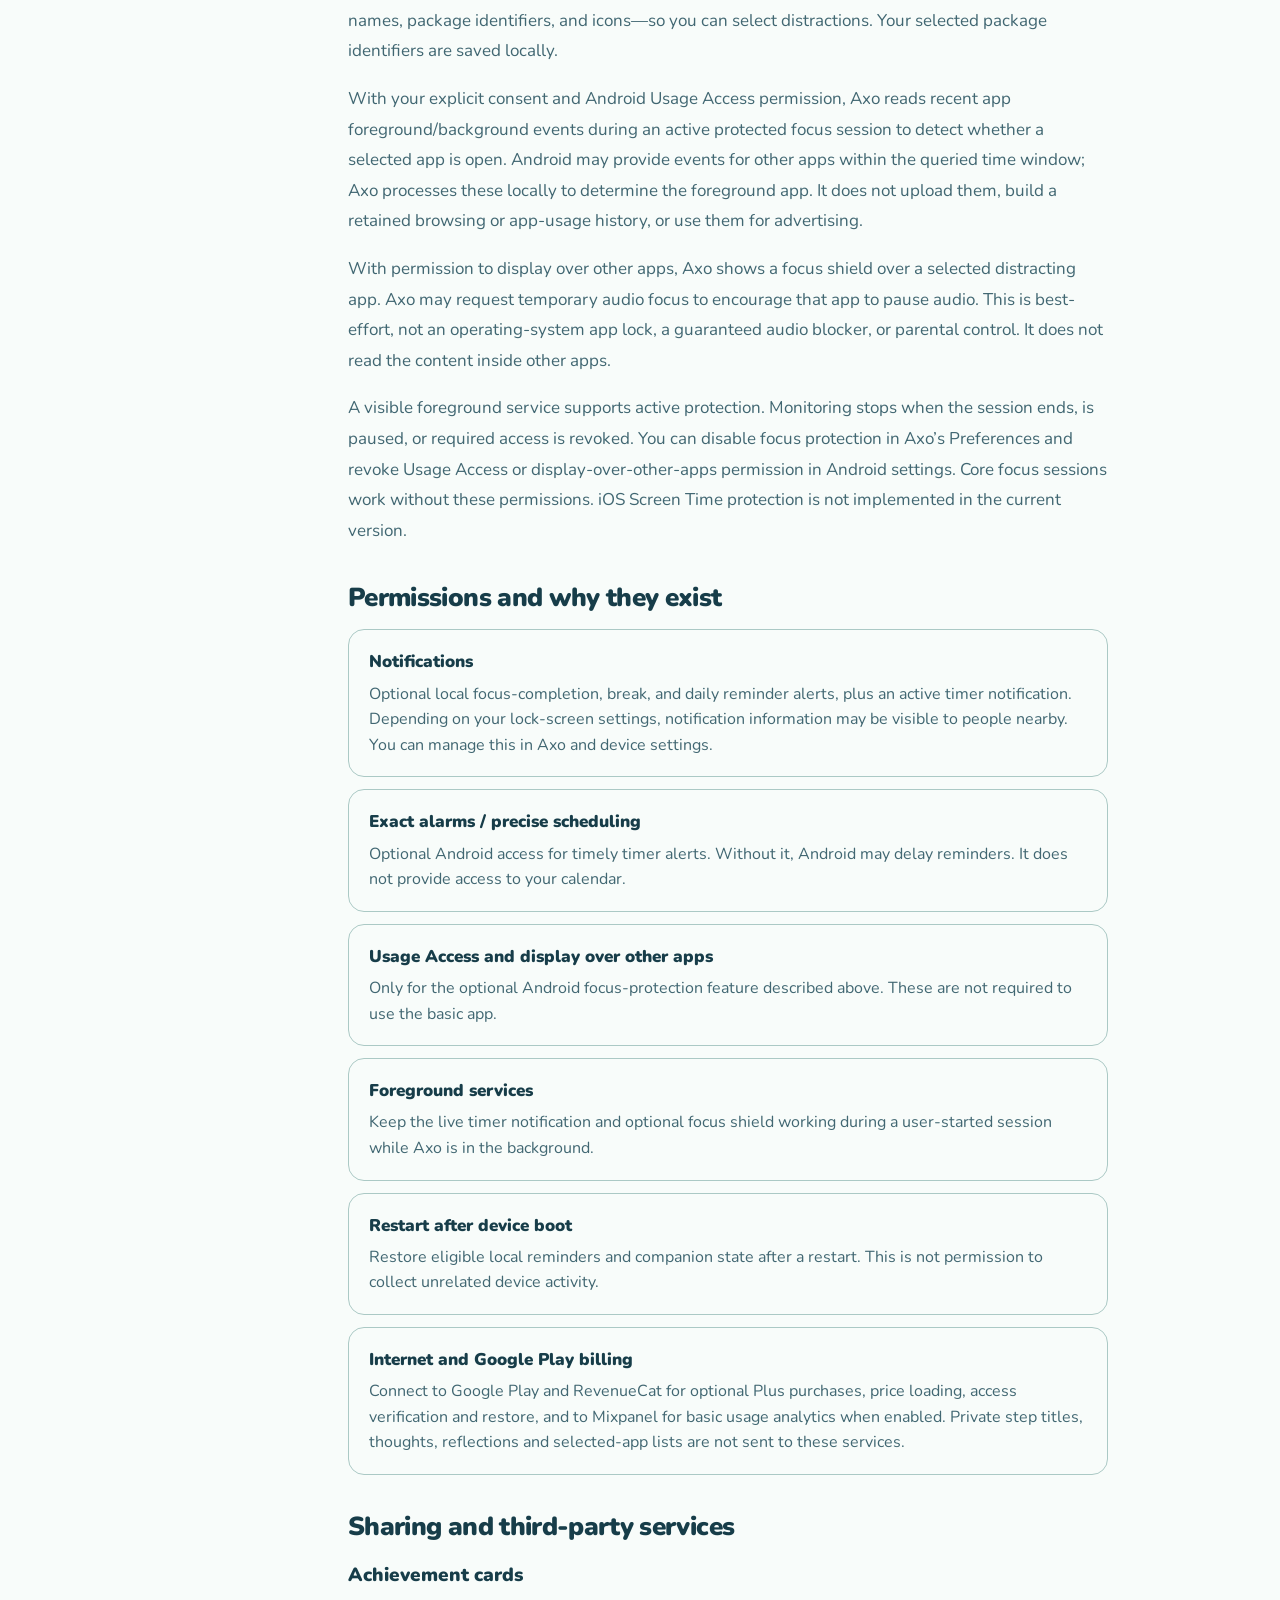
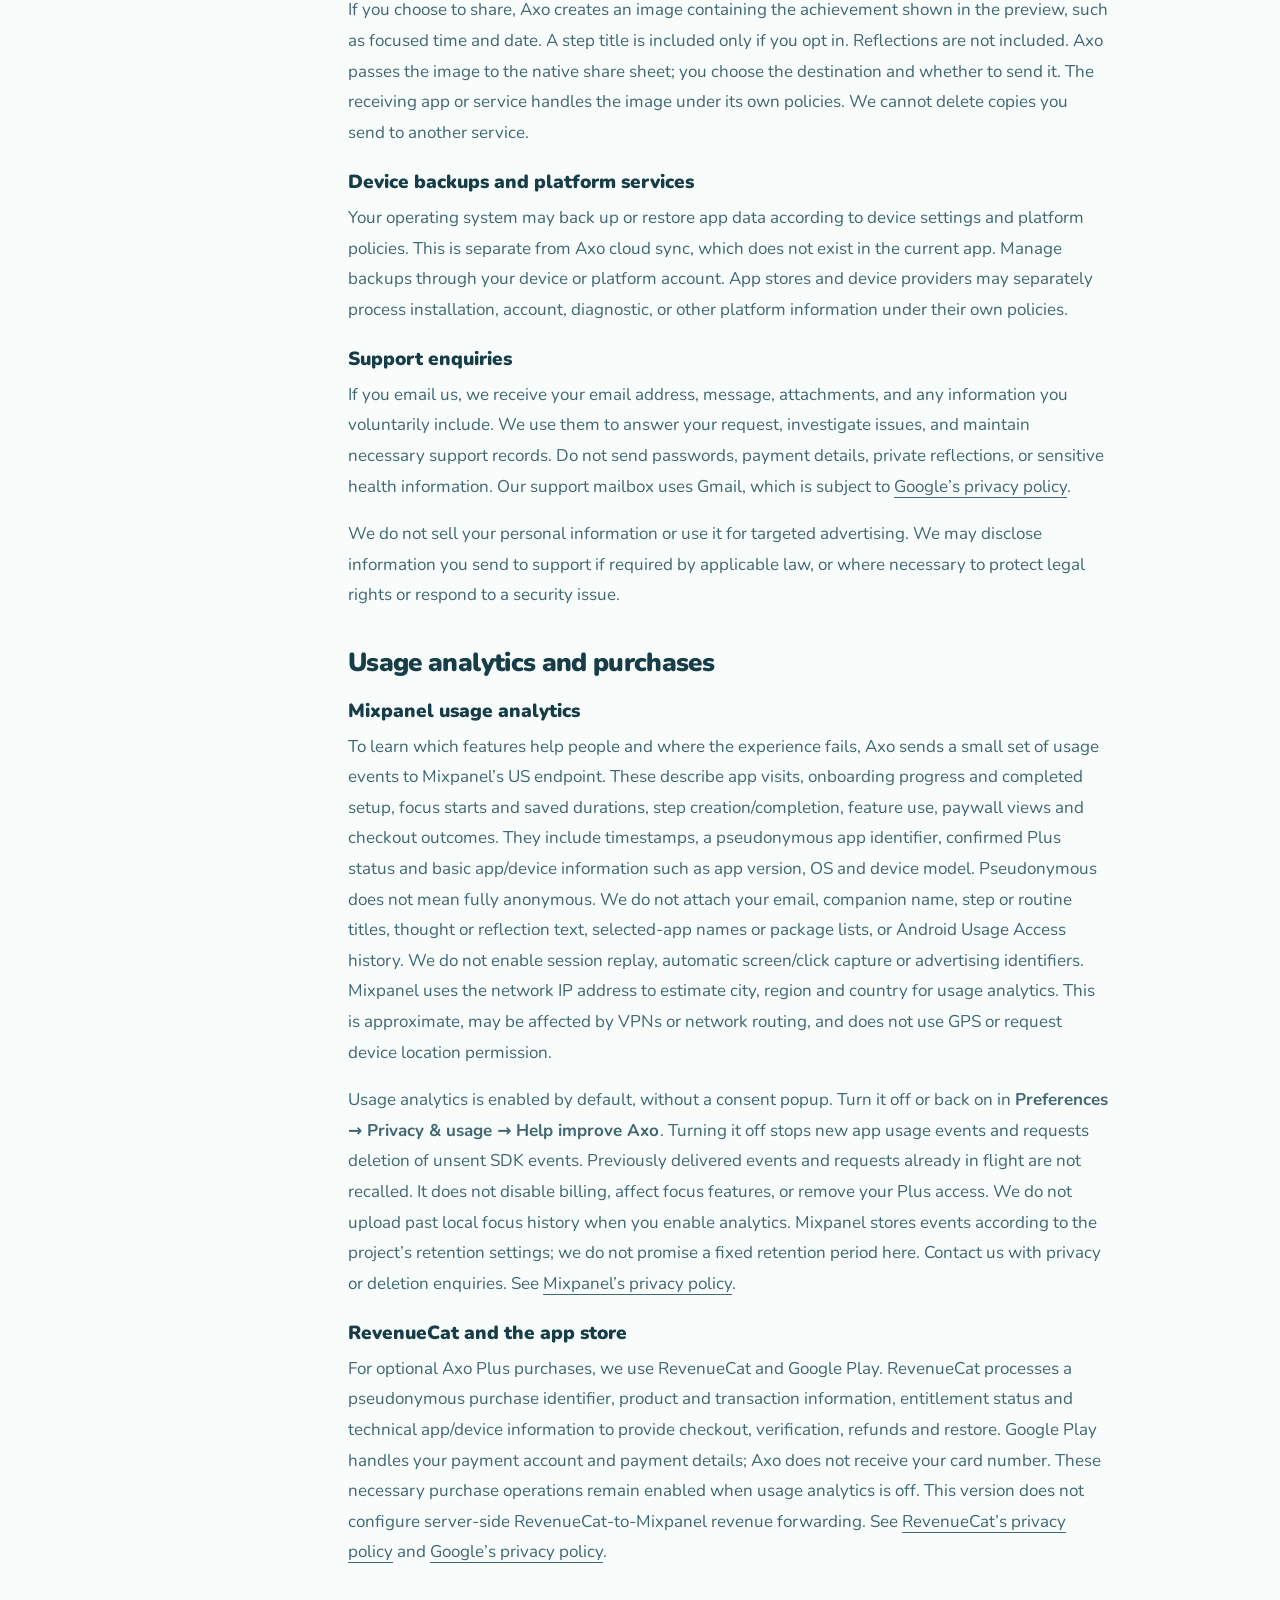
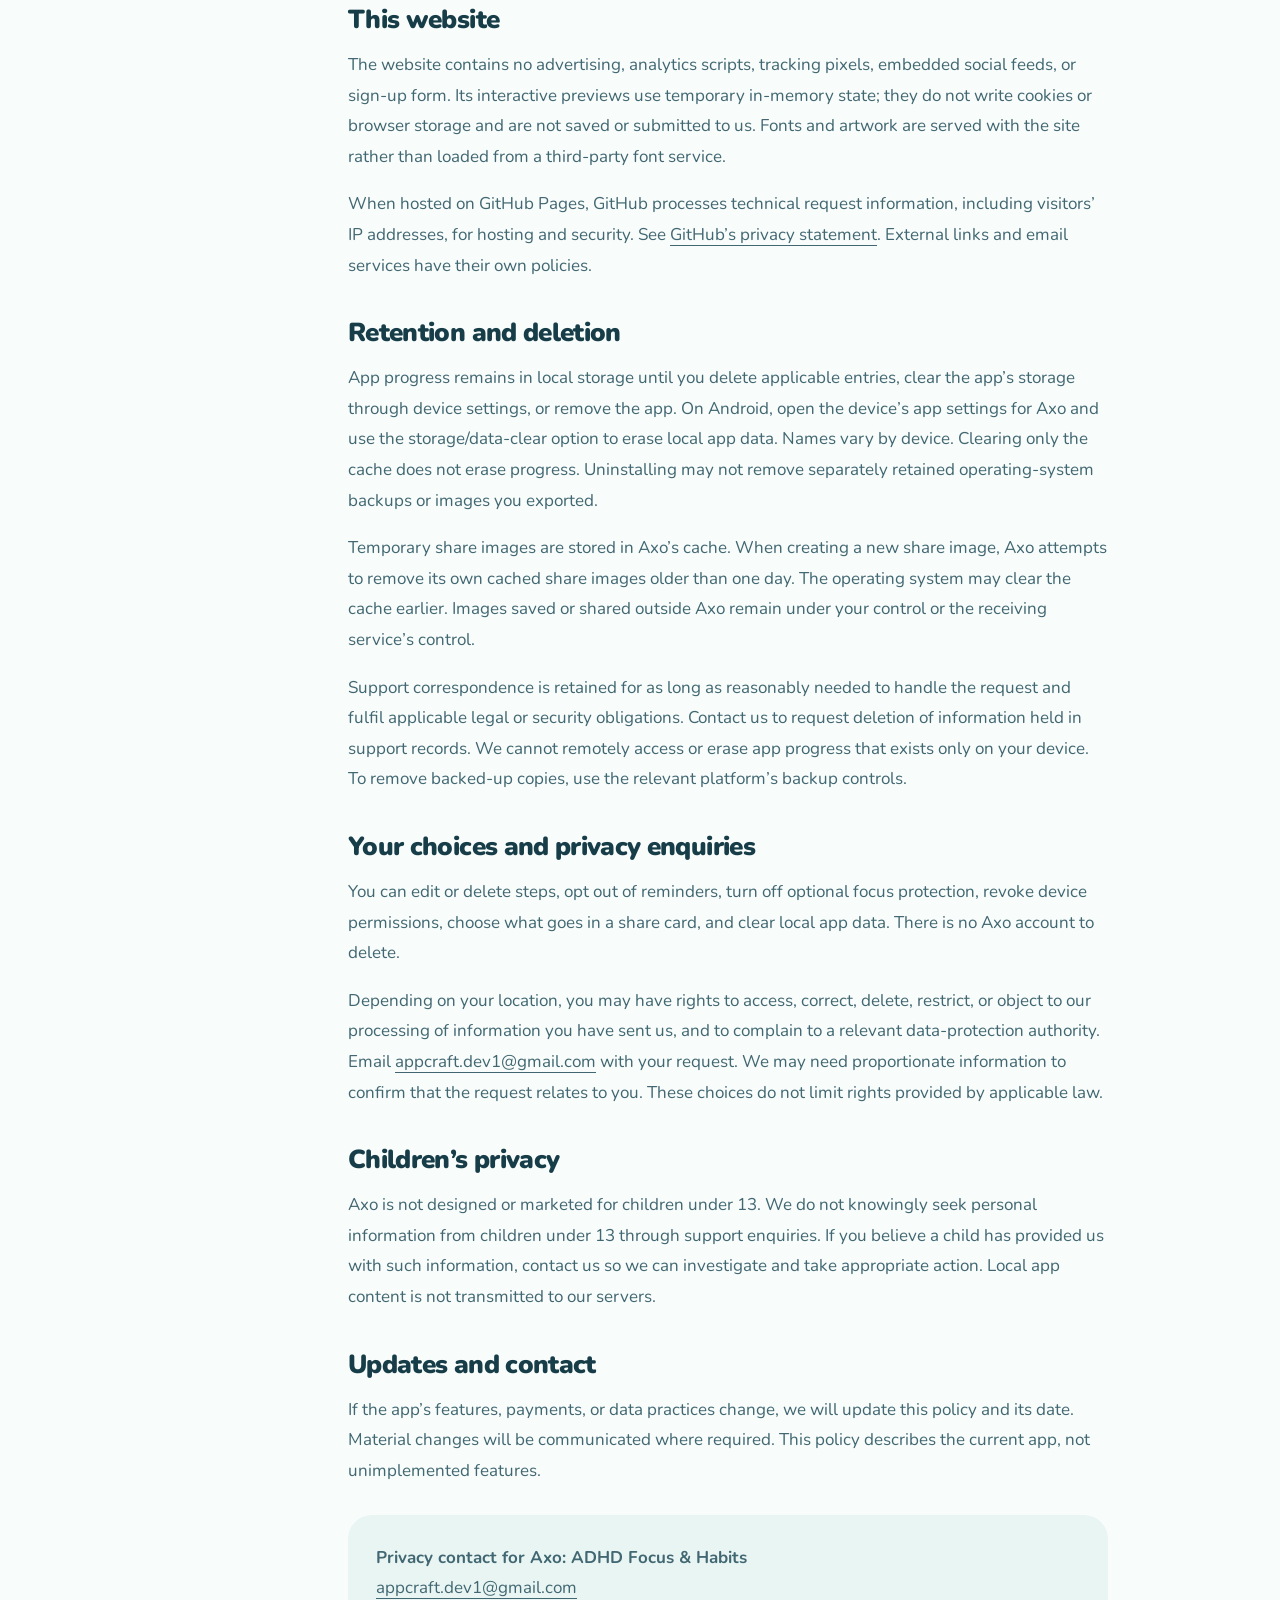
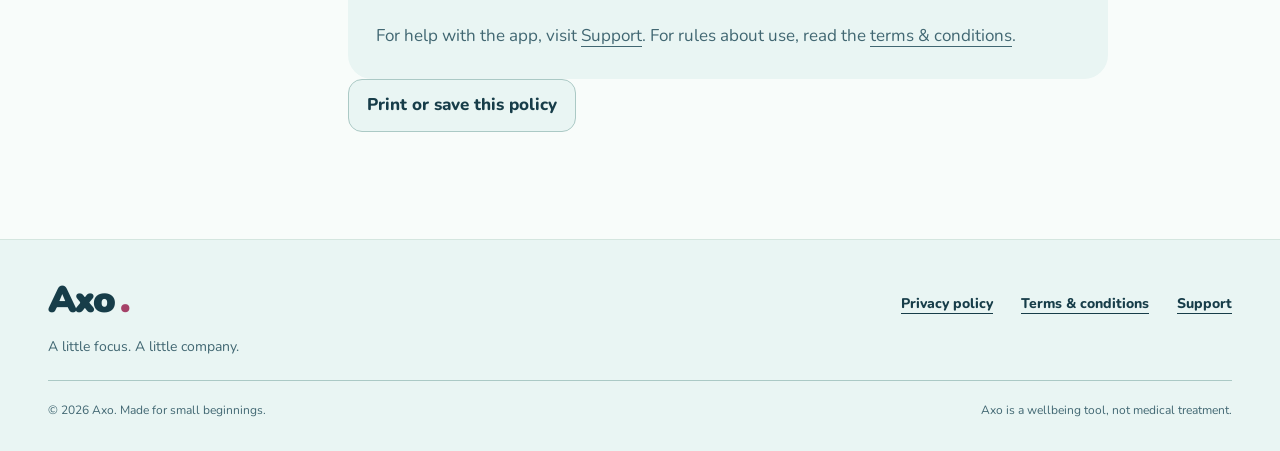
==== commit 7324c463: "Document analytics and purchases in privacy policy" ====
--- a/privacy/index.html
+++ b/privacy/index.html
@@ -28,9 +28,9 @@
 <main class="container legal-layout" id="main">
 <aside class="legal-nav" aria-label="On this page"><h2>On this page</h2><a href="#overview">The short version</a><a href="#local-data">Data on your device</a><a href="#focus-protection">Focus protection</a><a href="#permissions">Permissions</a><a href="#sharing">Sharing & third parties</a><a href="#website">This website</a><a href="#retention">Retention & deletion</a><a href="#rights">Your choices</a><a href="#children">Children</a><a href="#changes">Updates & contact</a></aside>
 <article class="legal-content">
-<h1>Privacy policy</h1><p class="legal-meta">Axo: ADHD Focus &amp; Habits · Effective and last updated: 11 October 2026</p>
+<h1>Privacy policy</h1><p class="legal-meta">Axo: ADHD Focus &amp; Habits · Effective and last updated: 16 October 2026</p>
 <p class="legal-lead">Your thoughts are personal. This policy explains what Axo accesses, where information lives, and the choices you have.</p>
-<section id="overview"><h2>The short version</h2><div class="legal-summary"><p>The current Axo app stores your progress on your device. It has no Axo account, cloud sync, advertising SDK, or remote analytics service. Optional Android focus protection processes app-usage events locally. Nothing is posted automatically.</p></div><p>This policy applies to the mobile app <strong>Axo: ADHD Focus &amp; Habits</strong> (Android package <code>com.axo.focus</code>) and this Axo website. The developer’s privacy and support contact is <a href="mailto:appcraft.dev1@gmail.com">appcraft.dev1@gmail.com</a>. “We” and “our” refer to the developer of Axo.</p></section>
+<section id="overview"><h2>The short version</h2><div class="legal-summary"><p>Your step titles, thoughts, reflections and habitat progress are saved on your device. Axo has no account or cloud sync. Basic usage analytics is on by default and can be turned off in Preferences → Privacy &amp; usage → Help improve Axo. Mixpanel processes those usage events; RevenueCat and the app store process purchases and verify Plus access. Axo does not use an advertising SDK. Optional Android focus protection processes other-app usage events locally. Nothing is posted automatically.</p></div><p>This policy applies to the mobile app <strong>Axo: ADHD Focus &amp; Habits</strong> (Android package <code>com.axo.focus</code>) and this Axo website. The developer’s privacy and support contact is <a href="mailto:appcraft.dev1@gmail.com">appcraft.dev1@gmail.com</a>. “We” and “our” refer to the developer of Axo.</p></section>
 <section id="local-data"><h2>Information stored on your device</h2><p>Axo uses local app storage to provide its features and remember your progress. Depending on what you choose to use, this includes:</p><ul><li>Your companion’s name, onboarding choices, app preferences, and tutorial progress.</li><li>Step titles, task plans and actions, routines, completion status, and selected focus durations.</li><li>Focus-session dates, durations, pauses and progress, daily intentions, and reflections you write.</li><li>Earned pebbles, companion progress, owned decorations, and their habitat positions.</li><li>Reminder settings, permission-prompt status, widget/timer state, and optional focus-protection settings.</li><li>Local Plus-preview interaction counts and invitation timing. These are on-device records, not remote analytics or purchase data.</li></ul><p>We do not operate a server that receives this app progress. The app does not request your contacts, messages, microphone, camera, precise location, or health records. Device time and timezone support local reminders and session dates. Where used, motion-sensor input animates the habitat on-device and is not sent to us or retained as a motion history.</p><p>Local app storage is protected by the operating system’s app-access controls. It is not a separate encrypted vault. Your device’s security, backup settings, and who can access your unlocked device also matter.</p></section>
 <section id="focus-protection"><h2>Optional Android focus protection</h2><p>Focus protection is a feature you can choose to enable. Axo displays available launcher apps—their names, package identifiers, and icons—so you can select distractions. Your selected package identifiers are saved locally.</p><p>With your explicit consent and Android Usage Access permission, Axo reads recent app foreground/background events during an active protected focus session to detect whether a selected app is open. Android may provide events for other apps within the queried time window; Axo processes these locally to determine the foreground app. It does not upload them, build a retained browsing or app-usage history, or use them for advertising.</p><p>With permission to display over other apps, Axo shows a focus shield over a selected distracting app. Axo may request temporary audio focus to encourage that app to pause audio. This is best-effort, not an operating-system app lock, a guaranteed audio blocker, or parental control. It does not read the content inside other apps.</p><p>A visible foreground service supports active protection. Monitoring stops when the session ends, is paused, or required access is revoked. You can disable focus protection in Axo’s Preferences and revoke Usage Access or display-over-other-apps permission in Android settings. Core focus sessions work without these permissions. iOS Screen Time protection is not implemented in the current version.</p></section>
 <section id="permissions"><h2>Permissions and why they exist</h2><dl class="permission-list">
@@ -39,9 +39,10 @@
 <div><dt>Usage Access and display over other apps</dt><dd>Only for the optional Android focus-protection feature described above. These are not required to use the basic app.</dd></div>
 <div><dt>Foreground services</dt><dd>Keep the live timer notification and optional focus shield working during a user-started session while Axo is in the background.</dd></div>
 <div><dt>Restart after device boot</dt><dd>Restore eligible local reminders and companion state after a restart. This is not permission to collect unrelated device activity.</dd></div>
-<div><dt>Internet and Google Play billing</dt><dd>The release declares internet and billing permissions and bundles Google Play Billing Library 8.3.0 to prepare for store products. The current preview does not initiate purchases or integrate RevenueCat. These permissions alone do not mean your reflections or progress are uploaded. We will update this policy and the relevant disclosures before enabling new data flows.</dd></div>
+<div><dt>Internet and Google Play billing</dt><dd>Connect to Google Play and RevenueCat for optional Plus purchases, price loading, access verification and restore, and to Mixpanel for basic usage analytics when enabled. Private step titles, thoughts, reflections and selected-app lists are not sent to these services.</dd></div>
 </dl></section>
 <section id="sharing"><h2>Sharing and third-party services</h2><h3>Achievement cards</h3><p>If you choose to share, Axo creates an image containing the achievement shown in the preview, such as focused time and date. A step title is included only if you opt in. Reflections are not included. Axo passes the image to the native share sheet; you choose the destination and whether to send it. The receiving app or service handles the image under its own policies. We cannot delete copies you send to another service.</p><h3>Device backups and platform services</h3><p>Your operating system may back up or restore app data according to device settings and platform policies. This is separate from Axo cloud sync, which does not exist in the current app. Manage backups through your device or platform account. App stores and device providers may separately process installation, account, diagnostic, or other platform information under their own policies.</p><h3>Support enquiries</h3><p>If you email us, we receive your email address, message, attachments, and any information you voluntarily include. We use them to answer your request, investigate issues, and maintain necessary support records. Do not send passwords, payment details, private reflections, or sensitive health information. Our support mailbox uses Gmail, which is subject to <a href="https://policies.google.com/privacy" rel="noopener noreferrer">Google’s privacy policy</a>.</p><p>We do not sell your personal information or use it for targeted advertising. We may disclose information you send to support if required by applicable law, or where necessary to protect legal rights or respond to a security issue.</p></section>
+<section id="analytics"><h2>Usage analytics and purchases</h2><h3>Mixpanel usage analytics</h3><p>To learn which features help people and where the experience fails, Axo sends a small set of usage events to Mixpanel’s US endpoint. These describe app visits, onboarding progress and completed setup, focus starts and saved durations, step creation/completion, feature use, paywall views and checkout outcomes. They include timestamps, a pseudonymous app identifier, confirmed Plus status and basic app/device information such as app version, OS and device model. Pseudonymous does not mean fully anonymous. We do not attach your email, companion name, step or routine titles, thought or reflection text, selected-app names or package lists, or Android Usage Access history. We do not enable session replay, automatic screen/click capture or advertising identifiers. Mixpanel uses the network IP address to estimate city, region and country for usage analytics. This is approximate, may be affected by VPNs or network routing, and does not use GPS or request device location permission.</p><p>Usage analytics is enabled by default, without a consent popup. Turn it off or back on in <strong>Preferences → Privacy &amp; usage → Help improve Axo</strong>. Turning it off stops new app usage events and requests deletion of unsent SDK events. Previously delivered events and requests already in flight are not recalled. It does not disable billing, affect focus features, or remove your Plus access. We do not upload past local focus history when you enable analytics. Mixpanel stores events according to the project’s retention settings; we do not promise a fixed retention period here. Contact us with privacy or deletion enquiries. See <a href="https://mixpanel.com/legal/privacy-policy/" rel="noopener noreferrer">Mixpanel’s privacy policy</a>.</p><h3>RevenueCat and the app store</h3><p>For optional Axo Plus purchases, we use RevenueCat and Google Play. RevenueCat processes a pseudonymous purchase identifier, product and transaction information, entitlement status and technical app/device information to provide checkout, verification, refunds and restore. Google Play handles your payment account and payment details; Axo does not receive your card number. These necessary purchase operations remain enabled when usage analytics is off. This version does not configure server-side RevenueCat-to-Mixpanel revenue forwarding. See <a href="https://www.revenuecat.com/privacy" rel="noopener noreferrer">RevenueCat’s privacy policy</a> and <a href="https://policies.google.com/privacy" rel="noopener noreferrer">Google’s privacy policy</a>.</p></section>
 <section id="website"><h2>This website</h2><p>The website contains no advertising, analytics scripts, tracking pixels, embedded social feeds, or sign-up form. Its interactive previews use temporary in-memory state; they do not write cookies or browser storage and are not saved or submitted to us. Fonts and artwork are served with the site rather than loaded from a third-party font service.</p><p>When hosted on GitHub Pages, GitHub processes technical request information, including visitors’ IP addresses, for hosting and security. See <a href="https://docs.github.com/en/site-policy/privacy-policies/github-general-privacy-statement" rel="noopener noreferrer">GitHub’s privacy statement</a>. External links and email services have their own policies.</p></section>
 <section id="retention"><h2>Retention and deletion</h2><p>App progress remains in local storage until you delete applicable entries, clear the app’s storage through device settings, or remove the app. On Android, open the device’s app settings for Axo and use the storage/data-clear option to erase local app data. Names vary by device. Clearing only the cache does not erase progress. Uninstalling may not remove separately retained operating-system backups or images you exported.</p><p>Temporary share images are stored in Axo’s cache. When creating a new share image, Axo attempts to remove its own cached share images older than one day. The operating system may clear the cache earlier. Images saved or shared outside Axo remain under your control or the receiving service’s control.</p><p>Support correspondence is retained for as long as reasonably needed to handle the request and fulfil applicable legal or security obligations. Contact us to request deletion of information held in support records. We cannot remotely access or erase app progress that exists only on your device. To remove backed-up copies, use the relevant platform’s backup controls.</p></section>
 <section id="rights"><h2>Your choices and privacy enquiries</h2><p>You can edit or delete steps, opt out of reminders, turn off optional focus protection, revoke device permissions, choose what goes in a share card, and clear local app data. There is no Axo account to delete.</p><p>Depending on your location, you may have rights to access, correct, delete, restrict, or object to our processing of information you have sent us, and to complain to a relevant data-protection authority. Email <a href="mailto:appcraft.dev1@gmail.com?subject=Axo%20privacy%20request">appcraft.dev1@gmail.com</a> with your request. We may need proportionate information to confirm that the request relates to you. These choices do not limit rights provided by applicable law.</p></section>
